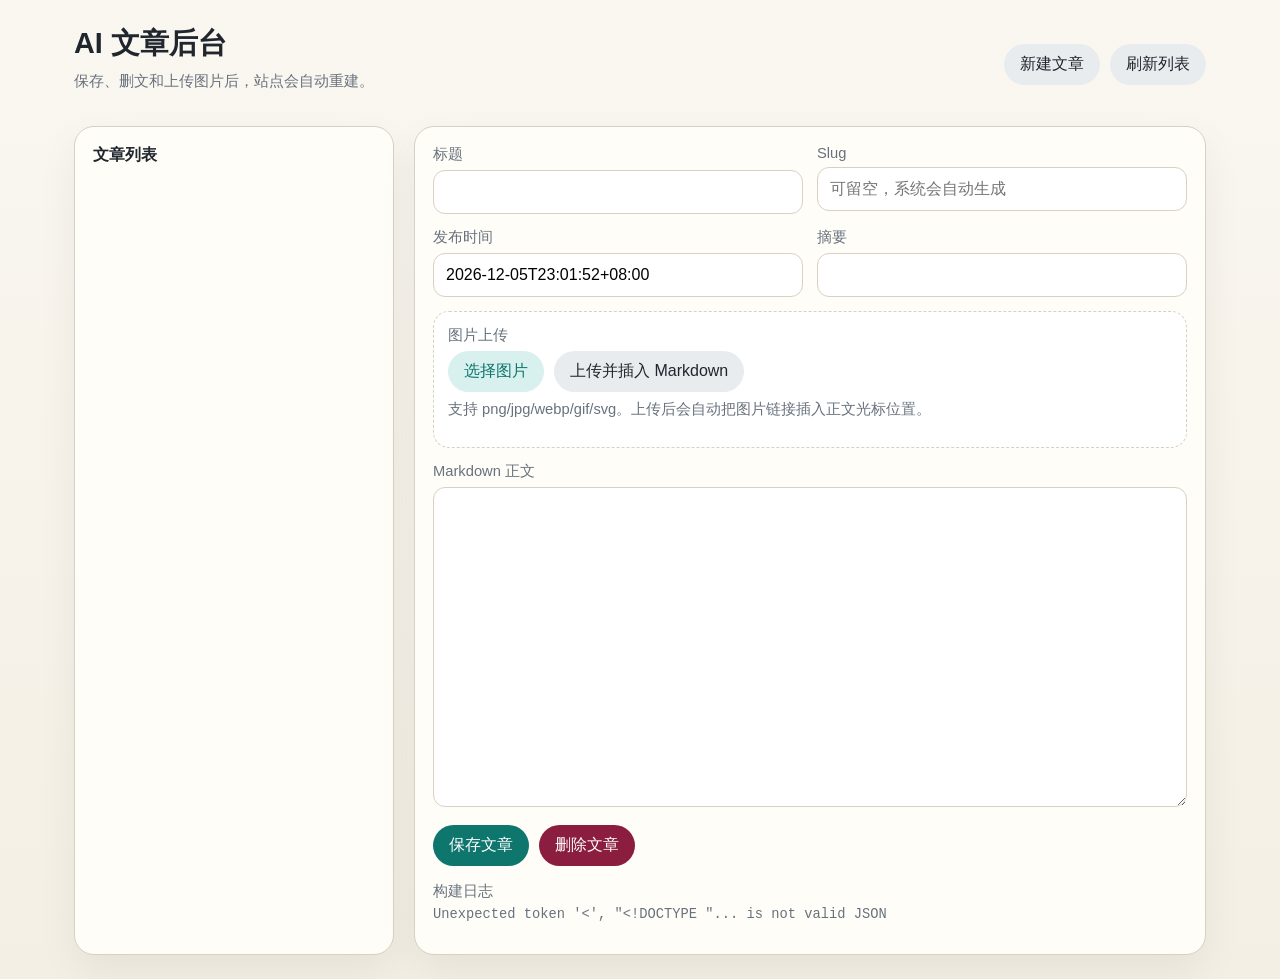
==== ops/ai-bkgf/admin/public/index.html @ 73f47ec1 "ai-bkgf: add admin image upload" ====
<!doctype html>
<html lang="zh-CN">
<head>
  <meta charset="utf-8">
  <meta name="viewport" content="width=device-width, initial-scale=1">
  <title>AI 文章后台</title>
  <style>
    :root {
      --bg: #f4efe4;
      --panel: #fffdf8;
      --line: #d8d0c2;
      --text: #20262d;
      --muted: #68727d;
      --accent: #0f766e;
      --accent-soft: #d9f1ee;
    }

    * { box-sizing: border-box; }
    body {
      margin: 0;
      font-family: "Segoe UI", "PingFang SC", "Microsoft YaHei", sans-serif;
      background: linear-gradient(180deg, #faf7f1, var(--bg));
      color: var(--text);
    }
    .wrap { max-width: 1180px; margin: 0 auto; padding: 24px; }
    .top {
      display: flex;
      justify-content: space-between;
      align-items: center;
      gap: 16px;
      margin-bottom: 20px;
    }
    .top h1 { margin: 0; font-size: 1.8rem; }
    .grid { display: grid; grid-template-columns: 320px 1fr; gap: 20px; }
    .panel {
      background: var(--panel);
      border: 1px solid var(--line);
      border-radius: 20px;
      padding: 18px;
      box-shadow: 0 16px 40px rgba(0, 0, 0, .06);
    }
    .panel h2 { margin: 0 0 12px; font-size: 1rem; }
    .posts { display: grid; gap: 10px; }
    .post-item {
      border: 1px solid var(--line);
      border-radius: 14px;
      padding: 12px;
      background: white;
      cursor: pointer;
    }
    .post-item strong { display: block; margin-bottom: 6px; }
    .meta { font-size: .85rem; color: var(--muted); }
    label { display: block; font-size: .92rem; margin: 0 0 6px; color: var(--muted); }
    input, textarea {
      width: 100%;
      border: 1px solid var(--line);
      border-radius: 12px;
      padding: 12px;
      font: inherit;
      background: white;
    }
    textarea { min-height: 320px; resize: vertical; }
    .row { display: grid; grid-template-columns: 1fr 1fr; gap: 14px; }
    .field { margin-bottom: 14px; }
    .actions { display: flex; flex-wrap: wrap; gap: 10px; }
    button {
      border: 0;
      border-radius: 999px;
      padding: 10px 16px;
      font: inherit;
      cursor: pointer;
    }
    .primary { background: var(--accent); color: white; }
    .ghost { background: #e8ecef; color: var(--text); }
    .soft { background: var(--accent-soft); color: var(--accent); }
    .danger { background: #8b1e3f; color: white; }
    pre {
      white-space: pre-wrap;
      word-break: break-word;
      margin: 0;
      font-size: .86rem;
      color: var(--muted);
    }
    .note { color: var(--muted); margin-top: 8px; font-size: .92rem; }
    .upload {
      padding: 14px;
      border: 1px dashed var(--line);
      border-radius: 16px;
      background: white;
    }
    .hidden { display: none; }
    @media (max-width: 900px) {
      .grid { grid-template-columns: 1fr; }
      .row { grid-template-columns: 1fr; }
    }
  </style>
</head>
<body>
  <div class="wrap">
    <div class="top">
      <div>
        <h1>AI 文章后台</h1>
        <p class="note">保存、删文和上传图片后，站点会自动重建。</p>
      </div>
      <div class="actions">
        <button class="ghost" id="newBtn" type="button">新建文章</button>
        <button class="ghost" id="refreshBtn" type="button">刷新列表</button>
      </div>
    </div>
    <div class="grid">
      <section class="panel">
        <h2>文章列表</h2>
        <div id="posts" class="posts"></div>
      </section>
      <section class="panel">
        <div class="row">
          <div class="field">
            <label for="title">标题</label>
            <input id="title">
          </div>
          <div class="field">
            <label for="slug">Slug</label>
            <input id="slug" placeholder="可留空，系统会自动生成">
          </div>
        </div>
        <div class="row">
          <div class="field">
            <label for="date">发布时间</label>
            <input id="date" placeholder="2026-06-30T10:00:00+08:00">
          </div>
          <div class="field">
            <label for="description">摘要</label>
            <input id="description">
          </div>
        </div>
        <div class="field upload">
          <label>图片上传</label>
          <div class="actions">
            <input id="imageInput" class="hidden" type="file" accept="image/*">
            <button class="soft" id="pickImageBtn" type="button">选择图片</button>
            <button class="ghost" id="uploadImageBtn" type="button">上传并插入 Markdown</button>
          </div>
          <p class="note" id="imageHint">支持 png/jpg/webp/gif/svg。上传后会自动把图片链接插入正文光标位置。</p>
        </div>
        <div class="field">
          <label for="body">Markdown 正文</label>
          <textarea id="body"></textarea>
        </div>
        <div class="actions">
          <button class="primary" id="saveBtn" type="button">保存文章</button>
          <button class="danger" id="deleteBtn" type="button">删除文章</button>
        </div>
        <div class="field" style="margin-top: 16px;">
          <label>构建日志</label>
          <pre id="log">等待操作...</pre>
        </div>
      </section>
    </div>
  </div>
  <script>
    const els = {
      posts: document.getElementById('posts'),
      title: document.getElementById('title'),
      slug: document.getElementById('slug'),
      date: document.getElementById('date'),
      description: document.getElementById('description'),
      body: document.getElementById('body'),
      imageInput: document.getElementById('imageInput'),
      imageHint: document.getElementById('imageHint'),
      log: document.getElementById('log'),
      saveBtn: document.getElementById('saveBtn'),
      deleteBtn: document.getElementById('deleteBtn'),
      newBtn: document.getElementById('newBtn'),
      refreshBtn: document.getElementById('refreshBtn'),
      pickImageBtn: document.getElementById('pickImageBtn'),
      uploadImageBtn: document.getElementById('uploadImageBtn')
    };

    let currentSlug = '';

    function setLog(text) {
      els.log.textContent = text || '完成';
    }

    function defaultDate() {
      return new Date().toISOString().slice(0, 19) + '+08:00';
    }

    function resetForm() {
      currentSlug = '';
      els.title.value = '';
      els.slug.value = '';
      els.date.value = defaultDate();
      els.description.value = '';
      els.body.value = '';
      els.imageInput.value = '';
      els.imageHint.textContent = '支持 png/jpg/webp/gif/svg。上传后会自动把图片链接插入正文光标位置。';
      setLog('可以开始新建文章了');
    }

    async function req(url, options = {}) {
      const res = await fetch(url, {
        headers: { 'Content-Type': 'application/json' },
        ...options
      });
      const data = await res.json();
      if (!res.ok) {
        throw new Error(data.error || '请求失败');
      }
      return data;
    }

    function insertAtCursor(text) {
      const el = els.body;
      const start = el.selectionStart ?? el.value.length;
      const end = el.selectionEnd ?? el.value.length;
      const before = el.value.slice(0, start);
      const after = el.value.slice(end);
      const needsBreakBefore = before && !before.endsWith('\n') ? '\n' : '';
      const needsBreakAfter = after && !after.startsWith('\n') ? '\n' : '';
      const insert = `${needsBreakBefore}${text}${needsBreakAfter}`;
      el.value = before + insert + after;
      const pos = before.length + insert.length;
      el.focus();
      el.setSelectionRange(pos, pos);
    }

    async function readFileAsDataUrl(file) {
      return new Promise((resolve, reject) => {
        const reader = new FileReader();
        reader.onload = () => resolve(reader.result);
        reader.onerror = () => reject(reader.error || new Error('读取文件失败'));
        reader.readAsDataURL(file);
      });
    }

    function renderPosts(items) {
      els.posts.innerHTML = '';
      if (!items.length) {
        els.posts.innerHTML = '<div class="post-item">还没有文章。</div>';
        return;
      }
      for (const item of items) {
        const div = document.createElement('div');
        div.className = 'post-item';
        div.innerHTML = `<strong>${item.title}</strong><div class="meta">${item.date || ''}</div><div class="meta">/${item.slug}/</div>`;
        div.onclick = () => loadPost(item.slug);
        els.posts.appendChild(div);
      }
    }

    async function loadPosts() {
      setLog('正在加载文章列表...');
      const data = await req('./api/posts');
      renderPosts(data.posts || []);
      setLog('文章列表已刷新');
    }

    async function loadPost(slug) {
      setLog('正在加载文章...');
      const data = await req(`./api/posts/${encodeURIComponent(slug)}`);
      currentSlug = data.slug;
      els.title.value = data.title || '';
      els.slug.value = data.slug || '';
      els.date.value = data.date || '';
      els.description.value = data.description || '';
      els.body.value = data.body || '';
      setLog(`已加载 ${slug}`);
    }

    async function savePost() {
      setLog('正在保存并重建站点...');
      const payload = {
        slug: els.slug.value.trim() || currentSlug,
        title: els.title.value.trim(),
        date: els.date.value.trim(),
        description: els.description.value.trim(),
        body: els.body.value
      };
      const data = await req('./api/posts', {
        method: 'POST',
        body: JSON.stringify(payload)
      });
      currentSlug = data.slug;
      els.slug.value = data.slug;
      setLog(data.buildLog || '保存完成');
      await loadPosts();
    }

    async function uploadImage() {
      const file = els.imageInput.files[0];
      if (!file) {
        setLog('请先选择图片');
        return;
      }
      setLog(`正在上传 ${file.name} 并重建站点...`);
      const dataUrl = await readFileAsDataUrl(file);
      const data = await req('./api/uploads', {
        method: 'POST',
        body: JSON.stringify({
          name: file.name,
          contentType: file.type,
          data: dataUrl
        })
      });
      insertAtCursor(data.markdown);
      els.imageHint.textContent = `已上传: ${data.url}`;
      setLog(data.buildLog || '图片上传完成');
    }

    async function deletePost() {
      const slug = (els.slug.value.trim() || currentSlug).trim();
      if (!slug) {
        setLog('请先选择要删除的文章');
        return;
      }
      if (!confirm(`确认删除 ${slug} 吗？`)) {
        return;
      }
      setLog('正在删除并重建站点...');
      const data = await req(`./api/posts/${encodeURIComponent(slug)}`, {
        method: 'DELETE'
      });
      setLog(data.buildLog || '删除完成');
      resetForm();
      await loadPosts();
    }

    els.saveBtn.onclick = () => savePost().catch(err => setLog(err.message));
    els.deleteBtn.onclick = () => deletePost().catch(err => setLog(err.message));
    els.newBtn.onclick = () => resetForm();
    els.refreshBtn.onclick = () => loadPosts().catch(err => setLog(err.message));
    els.pickImageBtn.onclick = () => els.imageInput.click();
    els.uploadImageBtn.onclick = () => uploadImage().catch(err => setLog(err.message));
    els.imageInput.onchange = () => {
      const file = els.imageInput.files[0];
      els.imageHint.textContent = file
        ? `已选择: ${file.name}`
        : '支持 png/jpg/webp/gif/svg。上传后会自动把图片链接插入正文光标位置。';
    };

    resetForm();
    loadPosts().catch(err => setLog(err.message));
  </script>
</body>
</html>
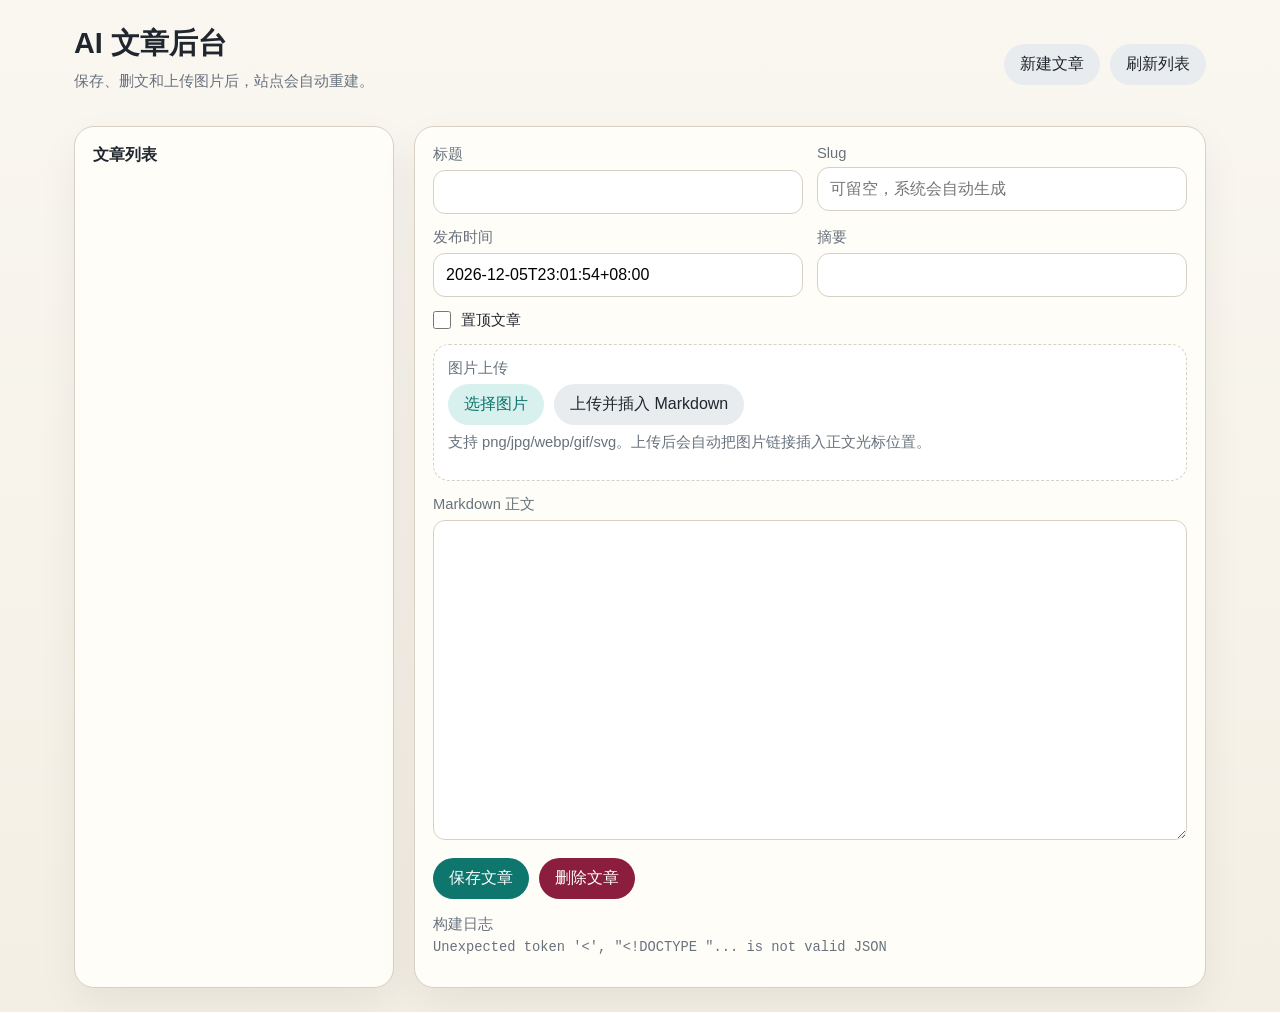
==== commit 1f9b9c18: "ai-bkgf: add pinned posts" ====
--- a/ops/ai-bkgf/admin/public/index.html
+++ b/ops/ai-bkgf/admin/public/index.html
@@ -48,8 +48,24 @@
       background: white;
       cursor: pointer;
     }
+    .post-item--pinned {
+      border-color: rgba(15, 118, 110, 0.35);
+      background: linear-gradient(180deg, #ffffff, #f2fbfa);
+    }
     .post-item strong { display: block; margin-bottom: 6px; }
     .meta { font-size: .85rem; color: var(--muted); }
+    .check {
+      display: flex;
+      align-items: center;
+      gap: 10px;
+      color: var(--text);
+    }
+    .check input {
+      width: 18px;
+      height: 18px;
+      margin: 0;
+      accent-color: var(--accent);
+    }
     label { display: block; font-size: .92rem; margin: 0 0 6px; color: var(--muted); }
     input, textarea {
       width: 100%;
@@ -133,6 +149,12 @@
             <input id="description">
           </div>
         </div>
+        <div class="field">
+          <label class="check" for="pinned">
+            <input id="pinned" type="checkbox">
+            <span>置顶文章</span>
+          </label>
+        </div>
         <div class="field upload">
           <label>图片上传</label>
           <div class="actions">
@@ -164,6 +186,7 @@
       slug: document.getElementById('slug'),
       date: document.getElementById('date'),
       description: document.getElementById('description'),
+      pinned: document.getElementById('pinned'),
       body: document.getElementById('body'),
       imageInput: document.getElementById('imageInput'),
       imageHint: document.getElementById('imageHint'),
@@ -192,6 +215,7 @@
       els.slug.value = '';
       els.date.value = defaultDate();
       els.description.value = '';
+      els.pinned.checked = false;
       els.body.value = '';
       els.imageInput.value = '';
       els.imageHint.textContent = '支持 png/jpg/webp/gif/svg。上传后会自动把图片链接插入正文光标位置。';
@@ -242,8 +266,8 @@
       }
       for (const item of items) {
         const div = document.createElement('div');
-        div.className = 'post-item';
-        div.innerHTML = `<strong>${item.title}</strong><div class="meta">${item.date || ''}</div><div class="meta">/${item.slug}/</div>`;
+        div.className = `post-item${item.pinned ? ' post-item--pinned' : ''}`;
+        div.innerHTML = `<strong>${item.pinned ? '置顶 · ' : ''}${item.title}</strong><div class="meta">${item.date || ''}</div><div class="meta">/${item.slug}/</div>`;
         div.onclick = () => loadPost(item.slug);
         els.posts.appendChild(div);
       }
@@ -264,6 +288,7 @@
       els.slug.value = data.slug || '';
       els.date.value = data.date || '';
       els.description.value = data.description || '';
+      els.pinned.checked = Boolean(data.pinned);
       els.body.value = data.body || '';
       setLog(`已加载 ${slug}`);
     }
@@ -275,6 +300,7 @@
         title: els.title.value.trim(),
         date: els.date.value.trim(),
         description: els.description.value.trim(),
+        pinned: els.pinned.checked,
         body: els.body.value
       };
       const data = await req('./api/posts', {
